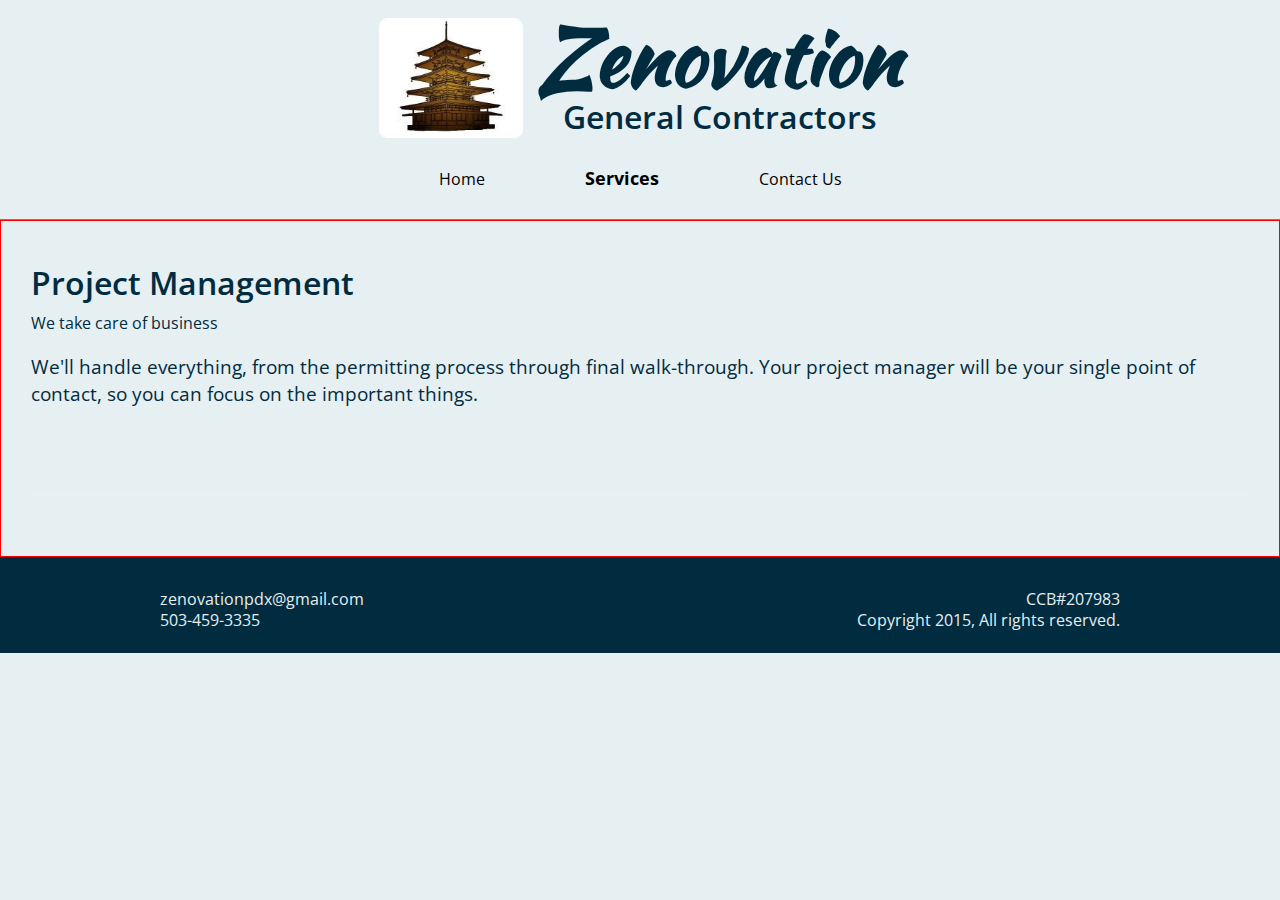
==== index.html @ 0a487497 "Header and some styling" ====
<!DOCTYPE html>
<html>
  <head>
    <head>
      <meta charset="utf-8">
      <title>Services</title>
      <meta charset="utf-8">
      <link rel="stylesheet" href="./resources/css/reset.css">
      <link rel="stylesheet" href="./resources/css/style.css">
      <link rel="stylesheet" href="./resources/css/services-style.css">
      <link href="https://fonts.googleapis.com/css?family=Kaushan+Script|Open+Sans:400,600,700,800" rel="stylesheet">
      <meta name="viewport" content="width=device-width, initial-scale=1.0">
      <link rel="shortcut icon" href="resources/images/pagoda-logo_d200.jpg" type="image/x-icon">
      <link rel="icon" href="resources/images/pagoda-logo_d200.jpg" type="image/x-icon">
    </head>
  <body>
    <header>
      <div class="brand-bar">
        <img src="resources/images/pagoda-logo_d200.jpg" alt="Pagoda logo">
        <div class="company-block">
          <h1 id="company-name">Zenovation</h1>
          <h2>General Contractors</h2>
        </div>
      </div>
      <nav>
        <a href="./index.html">Home </a>
        <a href="./services.html"  id="current">Services </a>
        <!-- <a href="./testimonials.html">Testimonials </a> -->
        <!-- <a href="./gallery.html">Gallery </a> -->
        <a href="./contact.html">Contact Us </a>
      </nav>
    </header>
    <!--Begin cards  -->
    <!-- <main class="container"> -->
      <!-- <div class="container"> -->
        <div class="card">
          <div class="card-content">
            <!-- title and content will go here -->
            <h1>Project Management</h1>
            <div class="subtitle">
              We take care of business
            </div>
            <p>We'll handle everything, from the permitting process through final walk-through.  Your project manager will be your single point of contact, so you can focus on the important things.</p>
            <div class="card-details">
            <!-- read article, comments, and likes will go here -->
              <div class="card-details-inner">
                <div class="read-more">
                  <a href="#" class="button"></a>
                </div>
              </div>
            </div>
          </div>
        </div>
      <!-- </div> -->
    <!-- </main> -->
    <!--Begin Footer-->
    <footer>
      <div class="container">
        <address>
          <span><!-- script for email address masking -->
          <script type="text/javascript">
    //<![CDATA[
    <!--
    var x="function f(x){var i,o=\"\",l=x.length;for(i=0;i<l;i+=2) {if(i+1<l)o+=" +
    "x.charAt(i+1);try{o+=x.charAt(i);}catch(e){}}return o;}f(\"ufcnitnof x({)av" +
    " r,i=o\\\"\\\"o,=l.xelgnhtl,o=;lhwli(e.xhcraoCedtAl(1/)3=!84{)rt{y+xx=l;=+;" +
    "lc}tahce({)}}of(r=i-l;1>i0=i;--{)+ox=c.ahAr(t)i};erutnro s.buts(r,0lo;)f}\\" +
    "\"(9)\\\\,%\\\"=>\\\\+\\\\\\\"@\\\\34\\\\0S\\\\7G02\\\\\\\\26\\\\03\\\\03\\" +
    "\\\\\\2Y03\\\\\\\\34\\\\05\\\\02\\\\\\\\36\\\\05\\\\02\\\\\\\\0101\\\\\\\\1" +
    "3\\\\06\\\\03\\\\\\\\03\\\\03\\\\00\\\\\\\\02\\\\06\\\\03\\\\\\\\10\\\\06\\" +
    "\\03\\\\\\\\10\\\\00\\\\01\\\\\\\\00\\\\06\\\\03\\\\\\\\@]4=01\\\\\\\\?690>" +
    "{=7v$ :9s92r#\\\\\\\\0o02\\\\\\\\/v<%2.fe37\\\\0/\\\\#.21\\\\0R\\\\]T]V@yFS" +
    "[[FZFP@@VH21\\\\0E\\\\D]GN6H00\\\\\\\\77\\\\17\\\\03\\\\\\\\EGvm}=8'v1s{}ae" +
    "ad?kay`eh\\\\m(\\\"}fo;n uret}r);+)y+^(i)t(eAodrCha.c(xdeCoarChomfrg.intr=S" +
    "o+7;12%=;y=2y*))+y(9i>f({i+)i+l;i<0;i=r(foh;gten.l=x,l\\\"\\\\\\\"\\\\o=i,r" +
    " va){,y(x fontincfu)\\\"\")"                                                 ;
    while(x=eval(x));
    //-->
    //]]>
        </script>
          </span>
          <span>503-459-3335</span>
        </address>
        <div class="footer-info">
          <span>CCB#207983</span>
          <span>Copyright 2015, All rights reserved.</span>
        </div>
      </div> <!--End footer container-->
    </footer>
  </body>
</html>
---- resources/css/style.css ----
html {
  box-sizing: border-box;
  font-size: 16px;
  font-family: 'Open Sans', sans-serif;
  text-decoration: none;
  color: #012C40;
  /*background-color: #daebf2;*/
  background-color: #e6eff2;
}

*, *:before, *:after {
box-sizing: inherit;
}

header {
  display: flex;
  flex-direction: column;
  align-items: center;
  border-bottom: 1px solid #1ca5b8;
}

.brand-bar {
  display: flex;
  flex-direction: row;
  justify-content: center;
  align-items: flex-end;
}

.company-block {
  text-align: center;
}

#company-name {
  padding-bottom: 0;
  margin-bottom: 0;
}

header h1 {
  font-family: 'Kaushan Script', cursive;
  font-size: 5rem;
}

header h2 {
  font-size: 2rem;
  line-height: 1.3;
  font-weight: 600;
}

header img {
  height: 7.5rem;
  border: 1px solid white;
  border-radius: 8px;
  margin-right: 1rem;
}

nav a {
  display: inline-block;
  padding: 2rem 3rem;
}

a {
  transition: all 300ms;
}

a:hover {
  color: #ff404c;
  font-weight: 600;
}

#current {
  font-size: 1.1rem;
  font-weight: bold;
}

section {
  display: flex;
  justify-content: center;
}

.container {
  width: 960px;
  display: flex;
  padding-top: 1rem;
}

.column-container {
  flex-direction: column;
  align-items: center;
}

#home {
  height: 33rem;
}

#service-list {
  flex-direction: column;
}

.mission {
  width: 50%;
  padding-right: 2rem;
  margin-top: -1rem;
}

h1 {
  font-size: 2rem;
  font-weight: 600;
  padding: 1rem 0;
}

p {
  font-size: 1.2rem;
  line-height: 1.4;
  padding: 0.5rem 0;
}

.featured-img {
  width: 50%;
  margin-top: -1rem;
  background-image: url("../images/shower-for-two-glass-panels.jpg");
  background-size: cover
}

ul {
  line-height: 1.4;
  list-style: disc inside;
  padding-bottom: 1rem;
}

footer {
  padding-top: 1rem;
  display: flex;
  justify-content: center;
  background-color: #012C40;
  color: #e6eff2;
}

footer a {
  color: #e6eff2;
}

footer .container {
  height: 5rem;
  justify-content: space-between;
}

footer span {
  display: block;
  line-height: 1.3;
}

.footer-info {
  text-align: right;
}
---- resources/css/services-style.css ----
/*main {
  margin: auto;
  border: 1px solid blue;
}*/

.card {
  flex: 1 1 1px;
  position: relative;
  border: 1px solid red;
}
 /*#efefef*/
.card-content {
  padding: 30px 30px 110px;
}

.card-details {
  position: absolute;
  width: 100%;
  bottom: 0;
  left: 0;
}

.card-details-inner {
  display: flex;
  justify-content: space-between;
  align-items: center;
  border-top: 1px solid #efefef;
  margin: 0 30px;
  padding: 30px 0;
}

.card h1 {
  margin: 0;
}

.card p {
  margin: 0 0 30px;
}

.subtitle {
  margin: 0 0 15px;
}
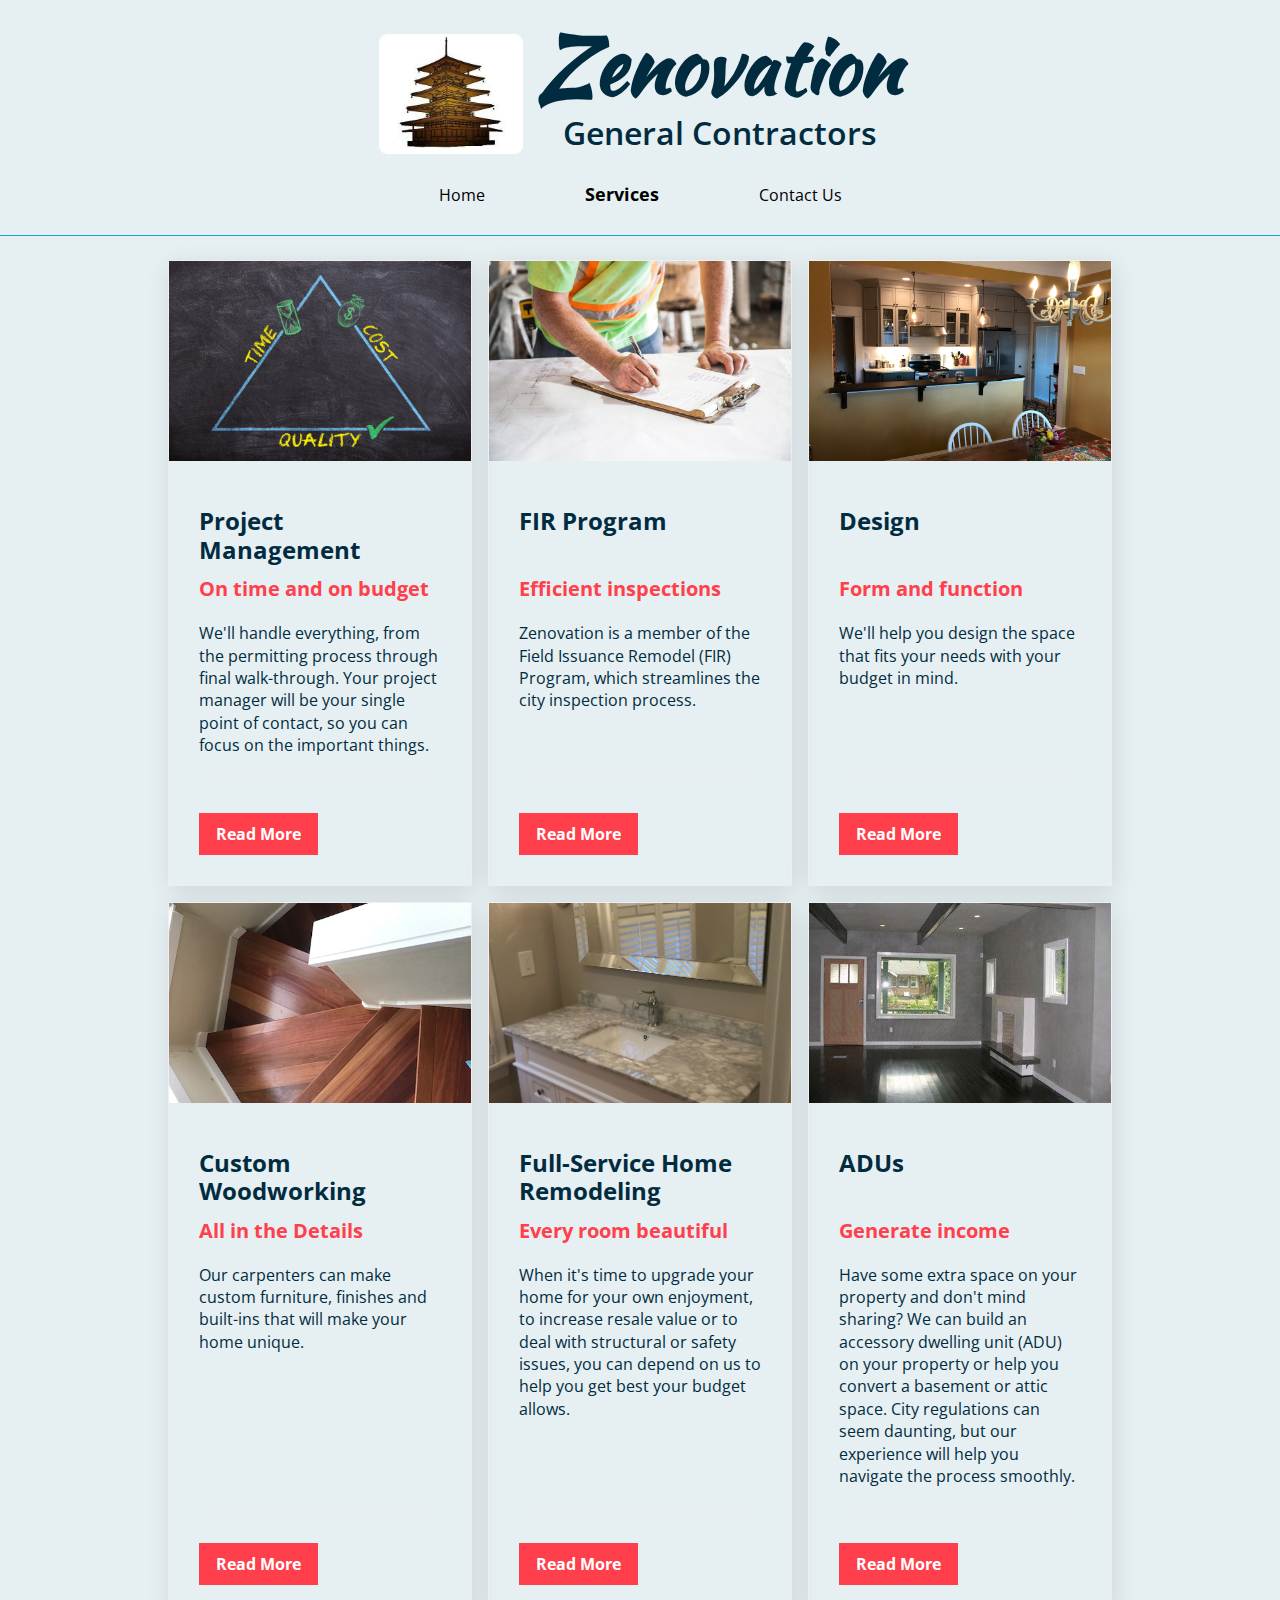
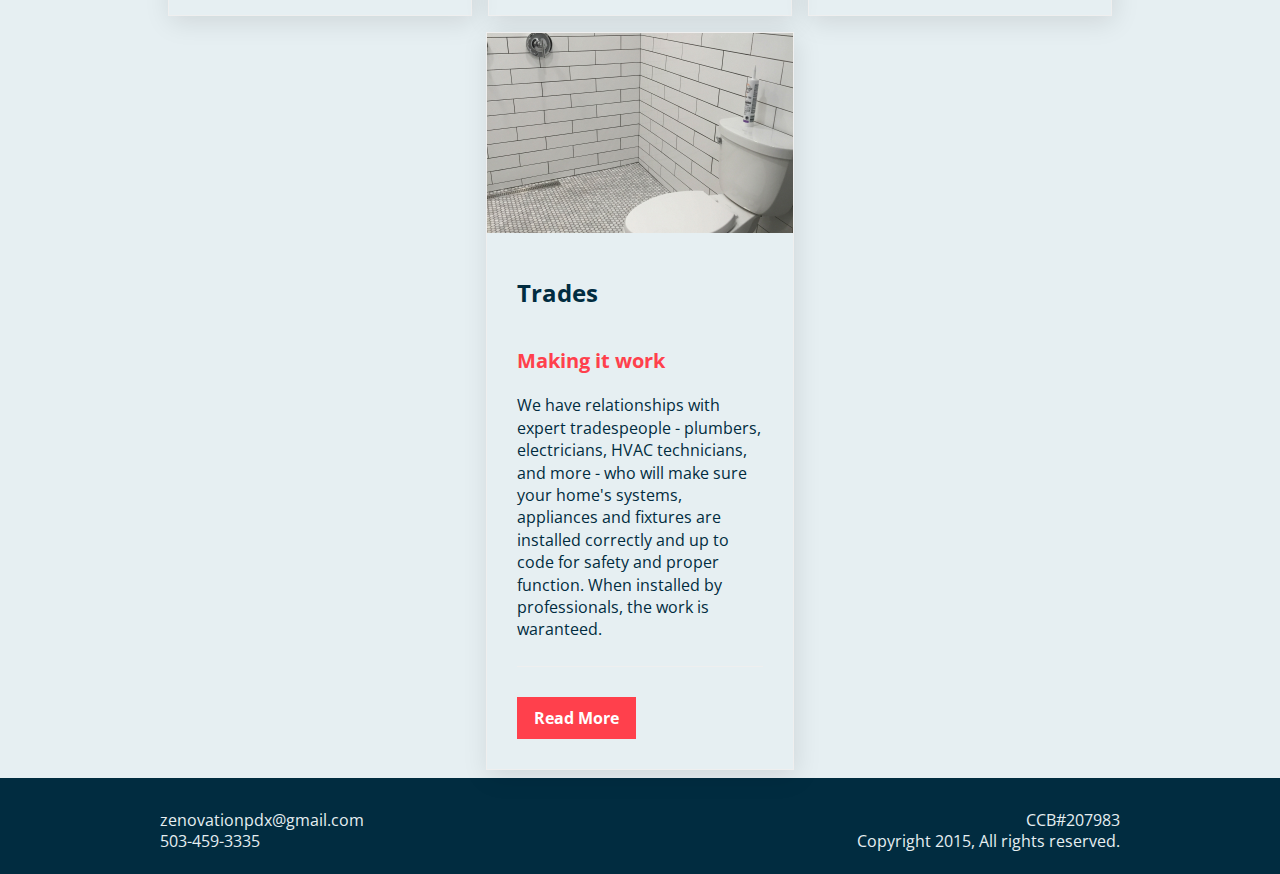
==== commit fa15cfa7: "Content and styling completed." ====
--- a/index.html
+++ b/index.html
@@ -31,28 +31,148 @@
       </nav>
     </header>
     <!--Begin cards  -->
-    <!-- <main class="container"> -->
-      <!-- <div class="container"> -->
-        <div class="card">
+    <main class="container">
+        <!-- project-manage-card       -->
+        <div class="card">
+          <div class="card-image" style="background-image: url(resources/images/project-manage-card.jpg)"></div>
           <div class="card-content">
             <!-- title and content will go here -->
             <h1>Project Management</h1>
             <div class="subtitle">
-              We take care of business
+              On time and on budget
             </div>
             <p>We'll handle everything, from the permitting process through final walk-through.  Your project manager will be your single point of contact, so you can focus on the important things.</p>
             <div class="card-details">
             <!-- read article, comments, and likes will go here -->
               <div class="card-details-inner">
                 <div class="read-more">
-                  <a href="#" class="button"></a>
-                </div>
-              </div>
-            </div>
-          </div>
-        </div>
-      <!-- </div> -->
-    <!-- </main> -->
+                  <a href="#" class="button">Read More</a>
+                </div>
+              </div>
+            </div>
+          </div>
+        </div>
+        <!-- FIR program card -->
+        <div class="card">
+          <div class="card-image" style="background-image: url(resources/images/fir-card.jpg)"></div>
+          <div class="card-content">
+            <!-- title and content will go here -->
+            <h1>FIR Program</h1>
+            <div class="subtitle">
+              Efficient inspections
+            </div>
+            <p>Zenovation is a member of the Field Issuance Remodel (FIR) Program, which streamlines the city inspection process.  </p>
+            <div class="card-details">
+            <!-- read article, comments, and likes will go here -->
+              <div class="card-details-inner">
+                <div class="read-more">
+                  <a href="#" class="button">Read More</a>
+                </div>
+              </div>
+            </div>
+          </div>
+        </div>
+        <!-- Design services card -->
+        <div class="card">
+          <div class="card-image" style="background-image: url(resources/images/design-card.jpg)"></div>
+          <div class="card-content">
+            <!-- title and content will go here -->
+            <h1>Design</h1>
+            <div class="subtitle">
+              Form and function
+            </div>
+            <p>We'll help you design the space that fits your needs with your budget in mind.</p>
+            <div class="card-details">
+            <!-- read article, comments, and likes will go here -->
+              <div class="card-details-inner">
+                <div class="read-more">
+                  <a href="#" class="button">Read More</a>
+                </div>
+              </div>
+            </div>
+          </div>
+        </div>
+        <!-- Custom Woodworking -->
+        <div class="card">
+          <div class="card-image" style="background-image: url(resources/images/woodworking-card.jpg)"></div>
+          <div class="card-content">
+            <!-- title and content will go here -->
+            <h1>Custom Woodworking</h1>
+            <div class="subtitle">
+              All in the Details
+            </div>
+            <p>Our carpenters can make custom furniture, finishes and built-ins that will make your home unique.</p>
+            <div class="card-details">
+            <!-- read article, comments, and likes will go here -->
+              <div class="card-details-inner">
+                <div class="read-more">
+                  <a href="#" class="button">Read More</a>
+                </div>
+              </div>
+            </div>
+          </div>
+        </div>
+        <!-- Full-service card -->
+        <div class="card">
+          <div class="card-image" style="background-image: url(resources/images/full-service-card.jpg)"></div>
+          <div class="card-content">
+            <!-- title and content will go here -->
+            <h1>Full-Service Home Remodeling</h1>
+            <div class="subtitle">
+              Every room beautiful
+            </div>
+            <p>When it's time to upgrade your home for your own enjoyment, to increase resale value or to deal with structural or safety issues, you can depend on us to help you get best your budget allows.</p>
+            <div class="card-details">
+            <!-- read article, comments, and likes will go here -->
+              <div class="card-details-inner">
+                <div class="read-more">
+                  <a href="#" class="button">Read More</a>
+                </div>
+              </div>
+            </div>
+          </div>
+        </div>
+        <!-- ADUs card -->
+        <div class="card">
+          <div class="card-image" style="background-image: url(resources/images/adu-card.jpg)"></div>
+          <div class="card-content">
+            <!-- title and content will go here -->
+            <h1>ADUs</h1>
+            <div class="subtitle">
+              Generate income
+            </div>
+            <p>Have some extra space on your property and don't mind sharing?  We can build an accessory dwelling unit (ADU) on your property or help you convert a basement or attic space.  City regulations can seem daunting, but our experience will help you navigate the process smoothly.</p>
+            <div class="card-details">
+            <!-- read article, comments, and likes will go here -->
+              <div class="card-details-inner">
+                <div class="read-more">
+                  <a href="#" class="button">Read More</a>
+                </div>
+              </div>
+            </div>
+          </div>
+        </div>
+        <!-- Trades card -->
+        <div class="card">
+          <div class="card-image" style="background-image: url(resources/images/trades-card.jpg)"></div>
+          <div class="card-content">
+            <!-- title and content will go here -->
+            <h1>Trades</h1>
+            <div class="subtitle">
+              Making it work
+            </div>
+            <p>We have relationships with expert tradespeople - plumbers, electricians, HVAC technicians, and more - who will make sure your home's systems, appliances and fixtures are installed correctly and up to code for safety and proper function.  When installed by professionals, the work is waranteed.</p>
+            <div class="card-details">
+            <!-- read article, comments, and likes will go here -->
+              <div class="card-details-inner">
+                <div class="read-more">
+                  <a href="#" class="button">Read More</a>
+                </div>
+              </div>
+            </div>
+          </div>
+        </div>
+    </main>
     <!--Begin Footer-->
     <footer>
       <div class="container">
--- a/resources/css/style.css
+++ b/resources/css/style.css
@@ -6,6 +6,13 @@
   color: #012C40;
   /*background-color: #daebf2;*/
   background-color: #e6eff2;
+  line-height: 1.6;
+  -webkit-font-smoothing: antialiased;
+  -moz-osx-font-smoothing: grayscale;
+}
+
+h1, h2, h3, h4, h5 {
+  line-height: 1.2;
 }
 
 *, *:before, *:after {
--- a/resources/css/services-style.css
+++ b/resources/css/services-style.css
@@ -1,16 +1,38 @@
-/*main {
+h1, h2 {
+  font-weight: 700;
+}
+
+main {
   margin: auto;
-  border: 1px solid blue;
-}*/
+  flex-wrap: wrap;
+  justify-content: space-between;
+}
 
 .card {
-  flex: 1 1 1px;
+  flex: 1 1 calc(33% - 1.5rem);
+  margin: 0.5rem;
   position: relative;
-  border: 1px solid red;
+  border: 1px solid  #efefef;
+  box-shadow: 2px 6px 25px rgba(0, 0, 0, 0.1);
+  transition: all .3s ease;
 }
- /*#efefef*/
+
+.card-image {
+  padding: 0 1rem;
+  height: 200px;
+  /*width: auto;*/
+  /*background-image: url(../images/project-manage-card.jpg);*/
+  background-size: cover;
+  background-position: center center;
+  background-repeat: no-repeat;
+}
+
+.card:hover {
+  box-shadow: 2px 6px 30px rgba(0, 0, 0, 0.2);
+}
+
 .card-content {
-  padding: 30px 30px 110px;
+  padding: 30px 30px 90px;
 }
 
 .card-details {
@@ -31,12 +53,42 @@
 
 .card h1 {
   margin: 0;
+  font-size: 1.5rem;
+  height: 5.5rem;
 }
 
 .card p {
   margin: 0 0 30px;
+  font-size: 1rem;
 }
 
 .subtitle {
   margin: 0 0 15px;
+  font-weight: 700;
+  font-size: 1.25rem;
+  color: #ff404c;
 }
+
+.button {
+  display: block;
+  font-size: 1rem;
+  background: #ff404c;
+  border: 1px solid #ff404c;
+  padding: .75rem 1rem;
+  color: white;
+  text-decoration: none;
+  font-weight: 700;
+  text-align: center;
+}
+
+.button:hover{
+  background-color: #012C40;
+  border: 1px solid  #012C40;
+  color: white;
+  font-weight: 700;
+}
+
+.card:last-child {
+  max-width: calc(33% - 0.5rem);
+  margin: 0.5rem auto;
+}
